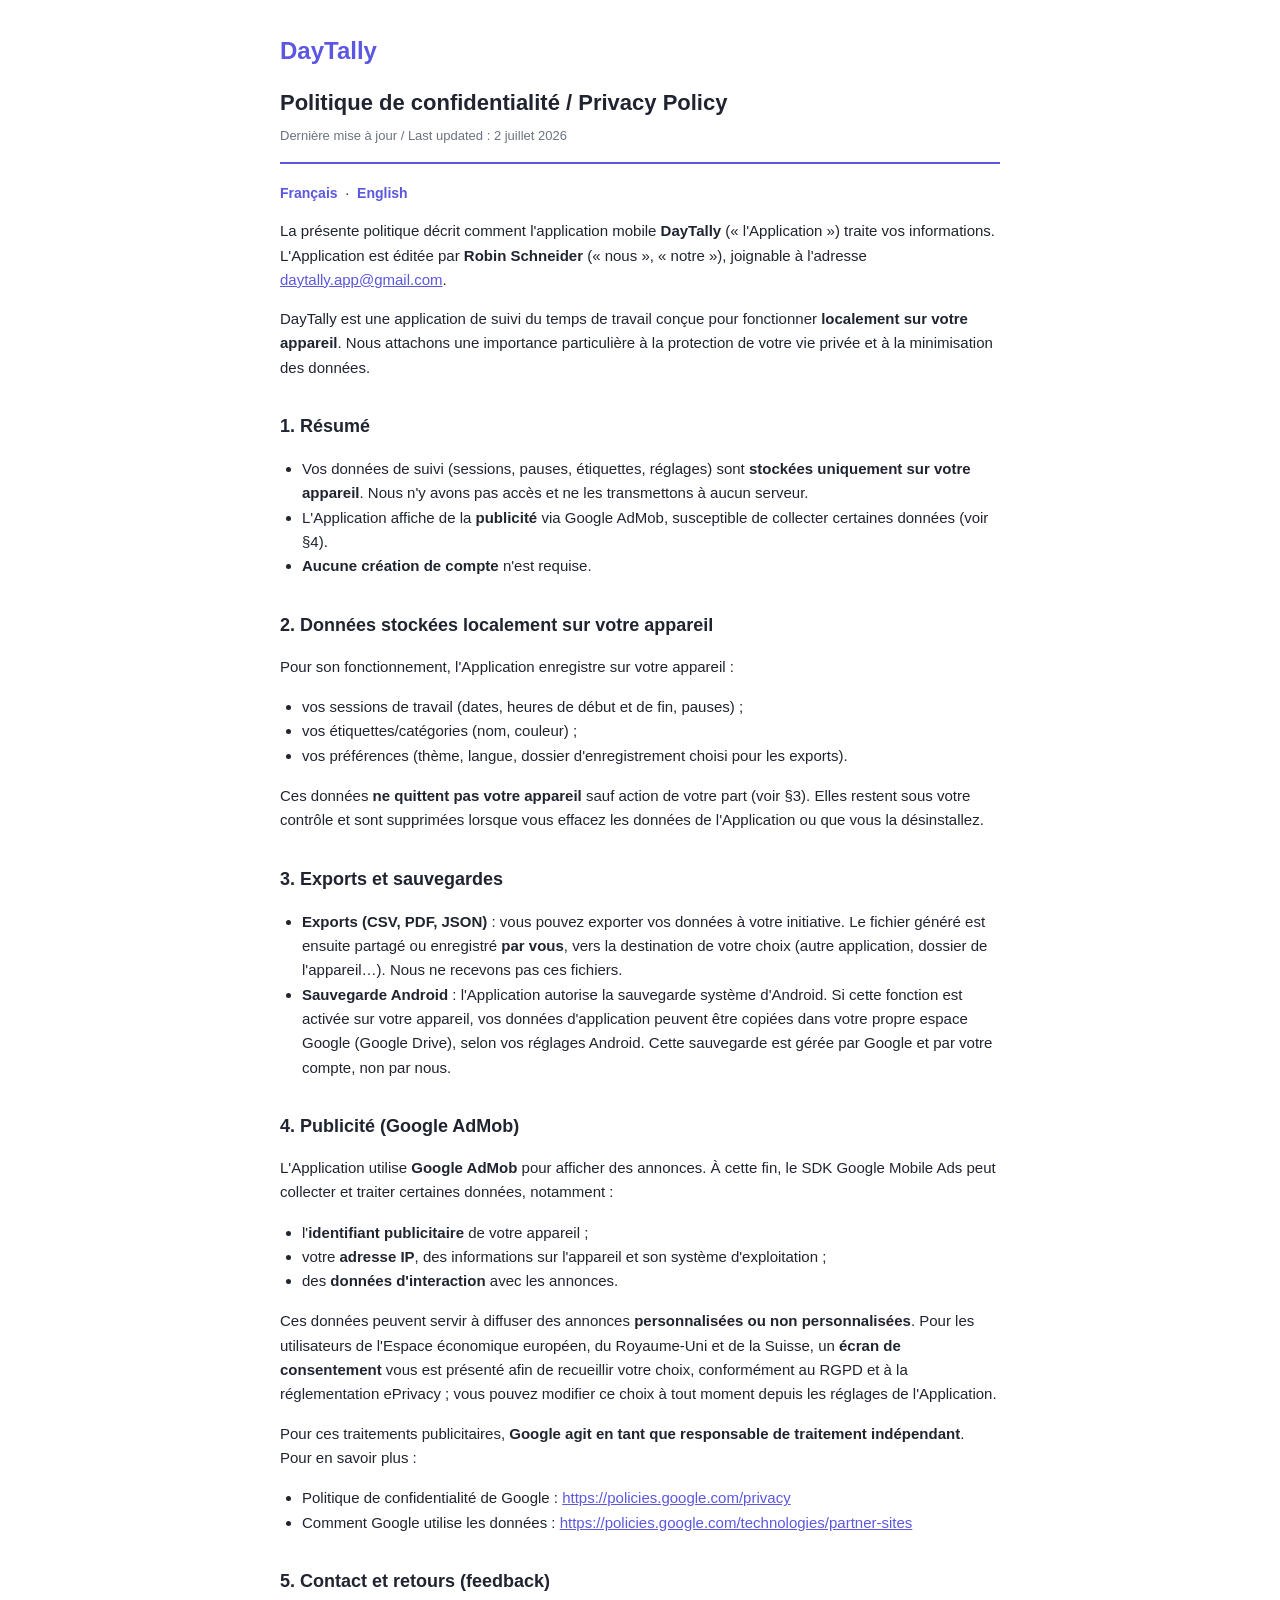
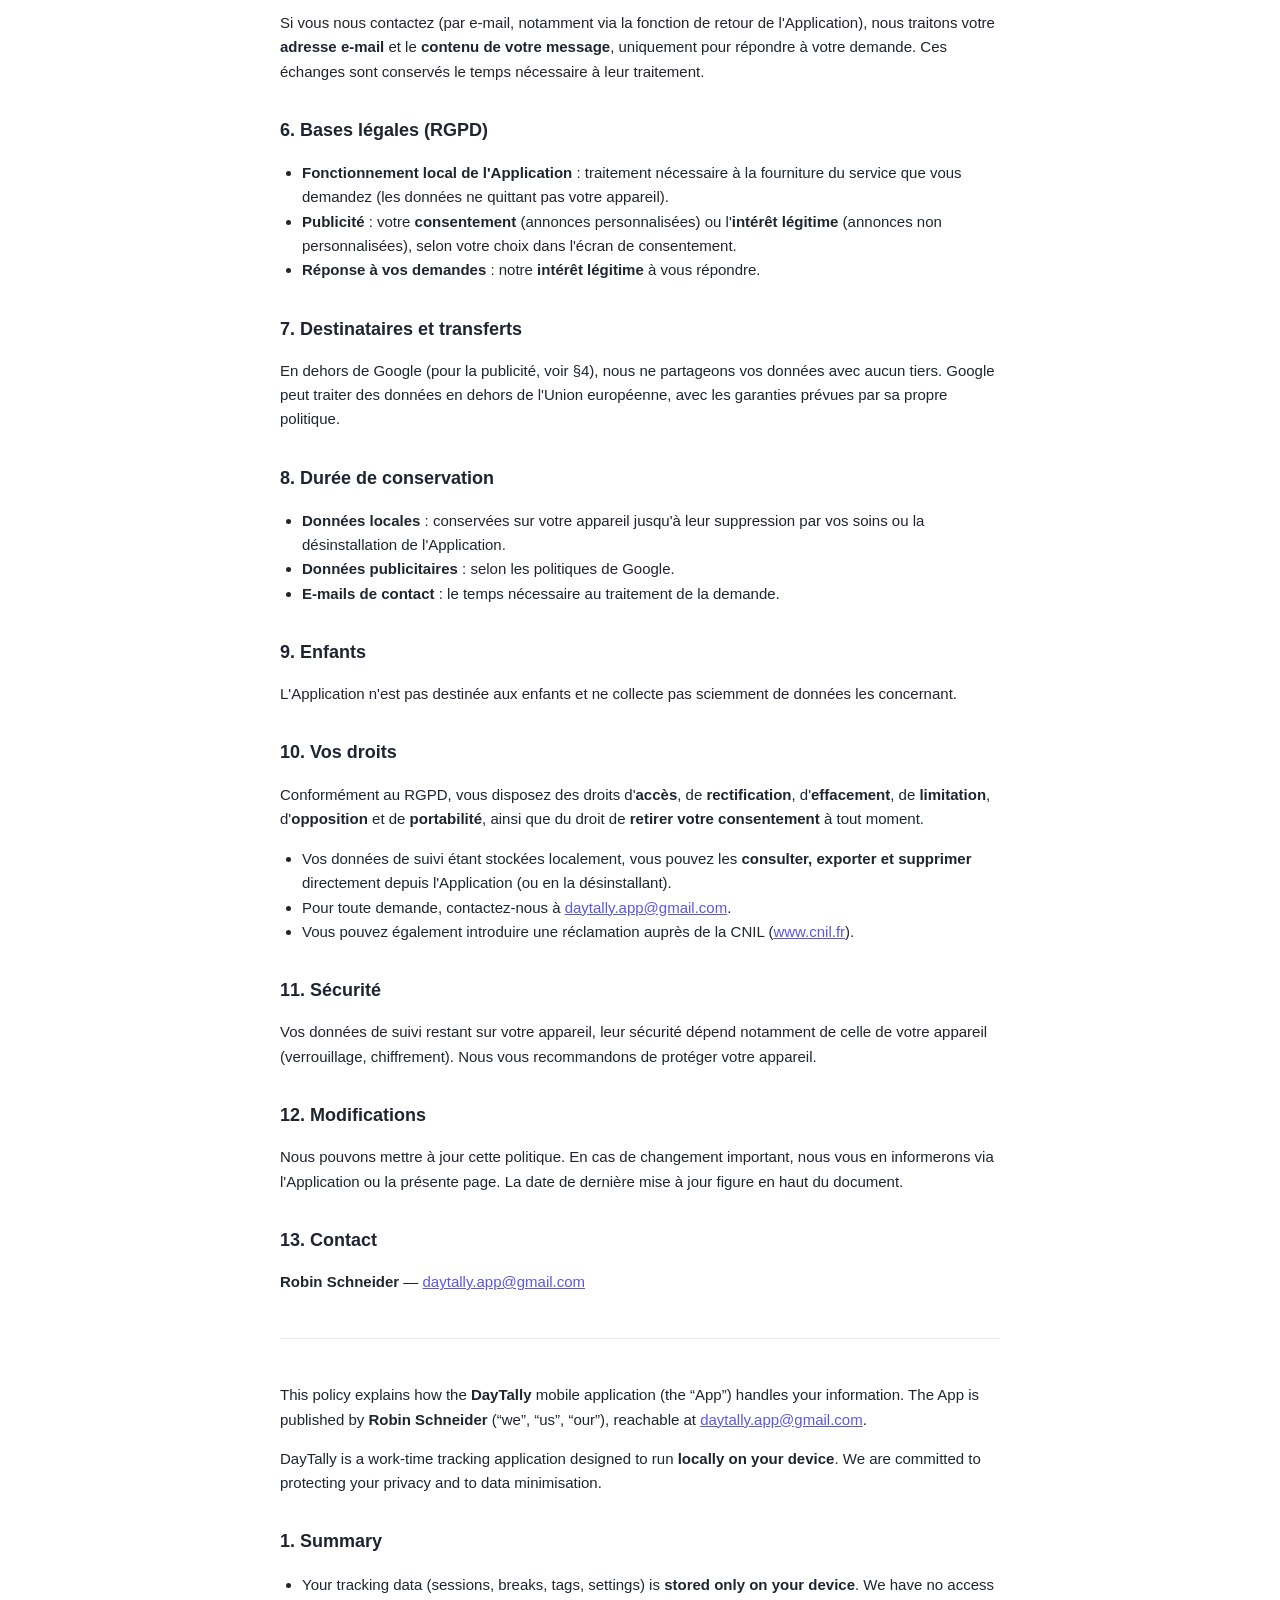
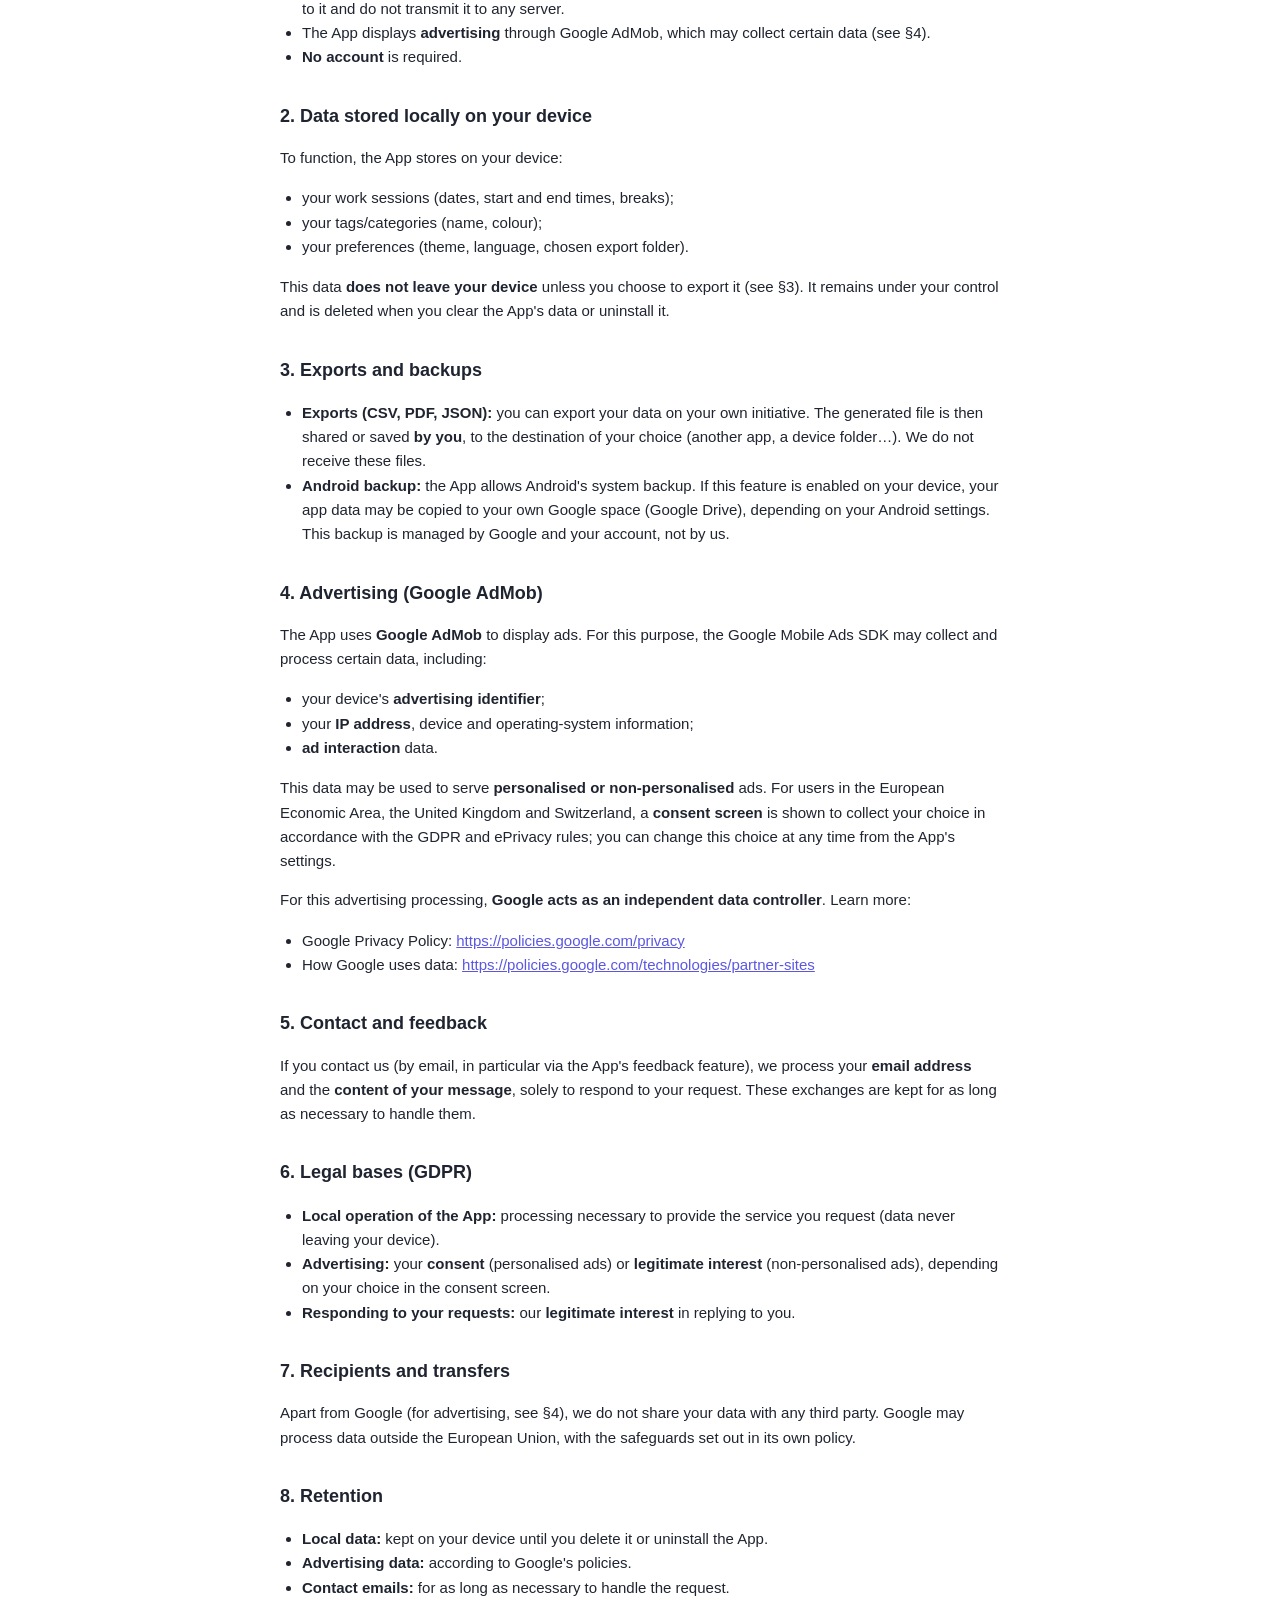
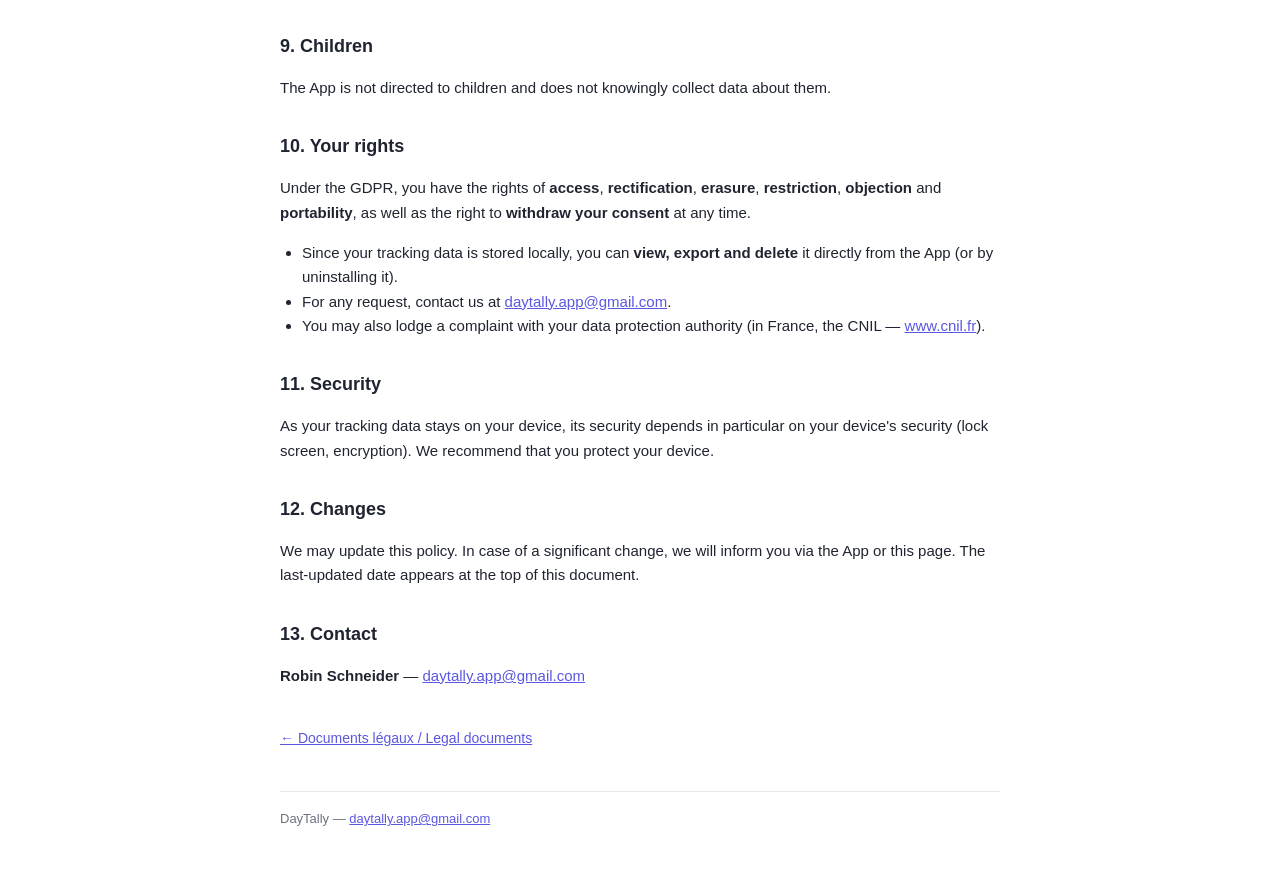
==== privacy/index.html @ 60ff367e "Ajoute la politique de confidentialité et les CGU (FR/EN) Pages statiques prêtes pour GitHub Pages :" ====
<!DOCTYPE html>
<html lang="fr">
<head>
<meta charset="utf-8" />
<meta name="viewport" content="width=device-width, initial-scale=1" />
<title>DayTally — Politique de confidentialité / Privacy Policy</title>
<link rel="stylesheet" href="../style.css" />
</head>
<body>
<div class="container">
    <header class="doc">
        <p class="brand">DayTally</p>
        <h1>Politique de confidentialité&nbsp;/&nbsp;Privacy Policy</h1>
        <p class="updated">Dernière mise à jour&nbsp;/&nbsp;Last updated&nbsp;: 2&nbsp;juillet&nbsp;2026</p>
    </header>

    <nav class="langnav">
        <a href="#fr">Français</a> &nbsp;·&nbsp; <a href="#en">English</a>
    </nav>

    <!-- ===================== FRANÇAIS ===================== -->
    <section id="fr">
        <p>La présente politique décrit comment l'application mobile <strong>DayTally</strong> («&nbsp;l'Application&nbsp;») traite vos informations. L'Application est éditée par <strong>Robin Schneider</strong> («&nbsp;nous&nbsp;», «&nbsp;notre&nbsp;»), joignable à l'adresse <a href="mailto:daytally.app@gmail.com">daytally.app@gmail.com</a>.</p>
        <p>DayTally est une application de suivi du temps de travail conçue pour fonctionner <strong>localement sur votre appareil</strong>. Nous attachons une importance particulière à la protection de votre vie privée et à la minimisation des données.</p>

        <h2>1. Résumé</h2>
        <ul>
            <li>Vos données de suivi (sessions, pauses, étiquettes, réglages) sont <strong>stockées uniquement sur votre appareil</strong>. Nous n'y avons pas accès et ne les transmettons à aucun serveur.</li>
            <li>L'Application affiche de la <strong>publicité</strong> via Google AdMob, susceptible de collecter certaines données (voir §4).</li>
            <li><strong>Aucune création de compte</strong> n'est requise.</li>
        </ul>

        <h2>2. Données stockées localement sur votre appareil</h2>
        <p>Pour son fonctionnement, l'Application enregistre sur votre appareil&nbsp;:</p>
        <ul>
            <li>vos sessions de travail (dates, heures de début et de fin, pauses)&nbsp;;</li>
            <li>vos étiquettes/catégories (nom, couleur)&nbsp;;</li>
            <li>vos préférences (thème, langue, dossier d'enregistrement choisi pour les exports).</li>
        </ul>
        <p>Ces données <strong>ne quittent pas votre appareil</strong> sauf action de votre part (voir §3). Elles restent sous votre contrôle et sont supprimées lorsque vous effacez les données de l'Application ou que vous la désinstallez.</p>

        <h2>3. Exports et sauvegardes</h2>
        <ul>
            <li><strong>Exports (CSV, PDF, JSON)</strong>&nbsp;: vous pouvez exporter vos données à votre initiative. Le fichier généré est ensuite partagé ou enregistré <strong>par vous</strong>, vers la destination de votre choix (autre application, dossier de l'appareil…). Nous ne recevons pas ces fichiers.</li>
            <li><strong>Sauvegarde Android</strong>&nbsp;: l'Application autorise la sauvegarde système d'Android. Si cette fonction est activée sur votre appareil, vos données d'application peuvent être copiées dans votre propre espace Google (Google Drive), selon vos réglages Android. Cette sauvegarde est gérée par Google et par votre compte, non par nous.</li>
        </ul>

        <h2>4. Publicité (Google AdMob)</h2>
        <p>L'Application utilise <strong>Google AdMob</strong> pour afficher des annonces. À cette fin, le SDK Google Mobile Ads peut collecter et traiter certaines données, notamment&nbsp;:</p>
        <ul>
            <li>l'<strong>identifiant publicitaire</strong> de votre appareil&nbsp;;</li>
            <li>votre <strong>adresse IP</strong>, des informations sur l'appareil et son système d'exploitation&nbsp;;</li>
            <li>des <strong>données d'interaction</strong> avec les annonces.</li>
        </ul>
        <p>Ces données peuvent servir à diffuser des annonces <strong>personnalisées ou non personnalisées</strong>. Pour les utilisateurs de l'Espace économique européen, du Royaume-Uni et de la Suisse, un <strong>écran de consentement</strong> vous est présenté afin de recueillir votre choix, conformément au RGPD et à la réglementation ePrivacy&nbsp;; vous pouvez modifier ce choix à tout moment depuis les réglages de l'Application.</p>
        <p>Pour ces traitements publicitaires, <strong>Google agit en tant que responsable de traitement indépendant</strong>. Pour en savoir plus&nbsp;:</p>
        <ul>
            <li>Politique de confidentialité de Google&nbsp;: <a href="https://policies.google.com/privacy">https://policies.google.com/privacy</a></li>
            <li>Comment Google utilise les données&nbsp;: <a href="https://policies.google.com/technologies/partner-sites">https://policies.google.com/technologies/partner-sites</a></li>
        </ul>

        <h2>5. Contact et retours (feedback)</h2>
        <p>Si vous nous contactez (par e-mail, notamment via la fonction de retour de l'Application), nous traitons votre <strong>adresse e-mail</strong> et le <strong>contenu de votre message</strong>, uniquement pour répondre à votre demande. Ces échanges sont conservés le temps nécessaire à leur traitement.</p>

        <h2>6. Bases légales (RGPD)</h2>
        <ul>
            <li><strong>Fonctionnement local de l'Application</strong>&nbsp;: traitement nécessaire à la fourniture du service que vous demandez (les données ne quittant pas votre appareil).</li>
            <li><strong>Publicité</strong>&nbsp;: votre <strong>consentement</strong> (annonces personnalisées) ou l'<strong>intérêt légitime</strong> (annonces non personnalisées), selon votre choix dans l'écran de consentement.</li>
            <li><strong>Réponse à vos demandes</strong>&nbsp;: notre <strong>intérêt légitime</strong> à vous répondre.</li>
        </ul>

        <h2>7. Destinataires et transferts</h2>
        <p>En dehors de Google (pour la publicité, voir §4), nous ne partageons vos données avec aucun tiers. Google peut traiter des données en dehors de l'Union européenne, avec les garanties prévues par sa propre politique.</p>

        <h2>8. Durée de conservation</h2>
        <ul>
            <li><strong>Données locales</strong>&nbsp;: conservées sur votre appareil jusqu'à leur suppression par vos soins ou la désinstallation de l'Application.</li>
            <li><strong>Données publicitaires</strong>&nbsp;: selon les politiques de Google.</li>
            <li><strong>E-mails de contact</strong>&nbsp;: le temps nécessaire au traitement de la demande.</li>
        </ul>

        <h2>9. Enfants</h2>
        <p>L'Application n'est pas destinée aux enfants et ne collecte pas sciemment de données les concernant.</p>

        <h2>10. Vos droits</h2>
        <p>Conformément au RGPD, vous disposez des droits d'<strong>accès</strong>, de <strong>rectification</strong>, d'<strong>effacement</strong>, de <strong>limitation</strong>, d'<strong>opposition</strong> et de <strong>portabilité</strong>, ainsi que du droit de <strong>retirer votre consentement</strong> à tout moment.</p>
        <ul>
            <li>Vos données de suivi étant stockées localement, vous pouvez les <strong>consulter, exporter et supprimer</strong> directement depuis l'Application (ou en la désinstallant).</li>
            <li>Pour toute demande, contactez-nous à <a href="mailto:daytally.app@gmail.com">daytally.app@gmail.com</a>.</li>
            <li>Vous pouvez également introduire une réclamation auprès de la CNIL (<a href="https://www.cnil.fr">www.cnil.fr</a>).</li>
        </ul>

        <h2>11. Sécurité</h2>
        <p>Vos données de suivi restant sur votre appareil, leur sécurité dépend notamment de celle de votre appareil (verrouillage, chiffrement). Nous vous recommandons de protéger votre appareil.</p>

        <h2>12. Modifications</h2>
        <p>Nous pouvons mettre à jour cette politique. En cas de changement important, nous vous en informerons via l'Application ou la présente page. La date de dernière mise à jour figure en haut du document.</p>

        <h2>13. Contact</h2>
        <p><strong>Robin Schneider</strong> — <a href="mailto:daytally.app@gmail.com">daytally.app@gmail.com</a></p>
    </section>

    <hr class="sep" />

    <!-- ===================== ENGLISH ===================== -->
    <section id="en">
        <p>This policy explains how the <strong>DayTally</strong> mobile application (the “App”) handles your information. The App is published by <strong>Robin Schneider</strong> (“we”, “us”, “our”), reachable at <a href="mailto:daytally.app@gmail.com">daytally.app@gmail.com</a>.</p>
        <p>DayTally is a work-time tracking application designed to run <strong>locally on your device</strong>. We are committed to protecting your privacy and to data minimisation.</p>

        <h2>1. Summary</h2>
        <ul>
            <li>Your tracking data (sessions, breaks, tags, settings) is <strong>stored only on your device</strong>. We have no access to it and do not transmit it to any server.</li>
            <li>The App displays <strong>advertising</strong> through Google AdMob, which may collect certain data (see §4).</li>
            <li><strong>No account</strong> is required.</li>
        </ul>

        <h2>2. Data stored locally on your device</h2>
        <p>To function, the App stores on your device:</p>
        <ul>
            <li>your work sessions (dates, start and end times, breaks);</li>
            <li>your tags/categories (name, colour);</li>
            <li>your preferences (theme, language, chosen export folder).</li>
        </ul>
        <p>This data <strong>does not leave your device</strong> unless you choose to export it (see §3). It remains under your control and is deleted when you clear the App's data or uninstall it.</p>

        <h2>3. Exports and backups</h2>
        <ul>
            <li><strong>Exports (CSV, PDF, JSON):</strong> you can export your data on your own initiative. The generated file is then shared or saved <strong>by you</strong>, to the destination of your choice (another app, a device folder…). We do not receive these files.</li>
            <li><strong>Android backup:</strong> the App allows Android's system backup. If this feature is enabled on your device, your app data may be copied to your own Google space (Google Drive), depending on your Android settings. This backup is managed by Google and your account, not by us.</li>
        </ul>

        <h2>4. Advertising (Google AdMob)</h2>
        <p>The App uses <strong>Google AdMob</strong> to display ads. For this purpose, the Google Mobile Ads SDK may collect and process certain data, including:</p>
        <ul>
            <li>your device's <strong>advertising identifier</strong>;</li>
            <li>your <strong>IP address</strong>, device and operating-system information;</li>
            <li><strong>ad interaction</strong> data.</li>
        </ul>
        <p>This data may be used to serve <strong>personalised or non-personalised</strong> ads. For users in the European Economic Area, the United Kingdom and Switzerland, a <strong>consent screen</strong> is shown to collect your choice in accordance with the GDPR and ePrivacy rules; you can change this choice at any time from the App's settings.</p>
        <p>For this advertising processing, <strong>Google acts as an independent data controller</strong>. Learn more:</p>
        <ul>
            <li>Google Privacy Policy: <a href="https://policies.google.com/privacy">https://policies.google.com/privacy</a></li>
            <li>How Google uses data: <a href="https://policies.google.com/technologies/partner-sites">https://policies.google.com/technologies/partner-sites</a></li>
        </ul>

        <h2>5. Contact and feedback</h2>
        <p>If you contact us (by email, in particular via the App's feedback feature), we process your <strong>email address</strong> and the <strong>content of your message</strong>, solely to respond to your request. These exchanges are kept for as long as necessary to handle them.</p>

        <h2>6. Legal bases (GDPR)</h2>
        <ul>
            <li><strong>Local operation of the App:</strong> processing necessary to provide the service you request (data never leaving your device).</li>
            <li><strong>Advertising:</strong> your <strong>consent</strong> (personalised ads) or <strong>legitimate interest</strong> (non-personalised ads), depending on your choice in the consent screen.</li>
            <li><strong>Responding to your requests:</strong> our <strong>legitimate interest</strong> in replying to you.</li>
        </ul>

        <h2>7. Recipients and transfers</h2>
        <p>Apart from Google (for advertising, see §4), we do not share your data with any third party. Google may process data outside the European Union, with the safeguards set out in its own policy.</p>

        <h2>8. Retention</h2>
        <ul>
            <li><strong>Local data:</strong> kept on your device until you delete it or uninstall the App.</li>
            <li><strong>Advertising data:</strong> according to Google's policies.</li>
            <li><strong>Contact emails:</strong> for as long as necessary to handle the request.</li>
        </ul>

        <h2>9. Children</h2>
        <p>The App is not directed to children and does not knowingly collect data about them.</p>

        <h2>10. Your rights</h2>
        <p>Under the GDPR, you have the rights of <strong>access</strong>, <strong>rectification</strong>, <strong>erasure</strong>, <strong>restriction</strong>, <strong>objection</strong> and <strong>portability</strong>, as well as the right to <strong>withdraw your consent</strong> at any time.</p>
        <ul>
            <li>Since your tracking data is stored locally, you can <strong>view, export and delete</strong> it directly from the App (or by uninstalling it).</li>
            <li>For any request, contact us at <a href="mailto:daytally.app@gmail.com">daytally.app@gmail.com</a>.</li>
            <li>You may also lodge a complaint with your data protection authority (in France, the CNIL — <a href="https://www.cnil.fr">www.cnil.fr</a>).</li>
        </ul>

        <h2>11. Security</h2>
        <p>As your tracking data stays on your device, its security depends in particular on your device's security (lock screen, encryption). We recommend that you protect your device.</p>

        <h2>12. Changes</h2>
        <p>We may update this policy. In case of a significant change, we will inform you via the App or this page. The last-updated date appears at the top of this document.</p>

        <h2>13. Contact</h2>
        <p><strong>Robin Schneider</strong> — <a href="mailto:daytally.app@gmail.com">daytally.app@gmail.com</a></p>
    </section>

    <a class="backlink" href="../">← Documents légaux / Legal documents</a>

    <footer class="doc">
        DayTally — <a href="mailto:daytally.app@gmail.com">daytally.app@gmail.com</a>
    </footer>
</div>
</body>
</html>
---- style.css ----
:root {
    --brand: #5B57E0;
    --text: #1F2430;
    --muted: #6B7280;
    --border: #E6E8EC;
    --bg: #FFFFFF;
}

* { box-sizing: border-box; }

body {
    font-family: -apple-system, BlinkMacSystemFont, 'Segoe UI', Roboto, 'Helvetica Neue', Arial, sans-serif;
    color: var(--text);
    background: var(--bg);
    margin: 0;
    line-height: 1.62;
}

.container { max-width: 760px; margin: 0 auto; padding: 32px 20px 64px; }

header.doc { border-bottom: 2px solid var(--brand); padding-bottom: 16px; margin-bottom: 4px; }
.brand { color: var(--brand); font-size: 24px; font-weight: 700; margin: 0; }
header.doc h1 { font-size: 22px; margin: 14px 0 4px; }
.updated { color: var(--muted); font-size: 13px; margin: 0; }

.langnav { margin: 18px 0 4px; font-size: 14px; }
.langnav a { color: var(--brand); text-decoration: none; font-weight: 600; }
.langnav a:hover { text-decoration: underline; }

h2 { font-size: 18px; margin-top: 32px; }
h3 { font-size: 15px; margin-top: 22px; }
p, li { font-size: 15px; }
ul { padding-left: 22px; }
a { color: var(--brand); }
strong { font-weight: 600; }

hr.sep { border: none; border-top: 1px solid var(--border); margin: 44px 0; }

.backlink { display: inline-block; margin-top: 24px; font-size: 14px; }

footer.doc { margin-top: 40px; padding-top: 16px; border-top: 1px solid var(--border); color: var(--muted); font-size: 13px; }

.card-list { list-style: none; padding: 0; margin-top: 24px; }
.card-list li { margin: 12px 0; }
.card-list a {
    display: block;
    padding: 16px 18px;
    border: 1px solid var(--border);
    border-radius: 12px;
    text-decoration: none;
    color: var(--text);
    font-weight: 600;
}
.card-list a:hover { border-color: var(--brand); }
.card-list small { display: block; color: var(--muted); font-weight: 400; margin-top: 4px; }
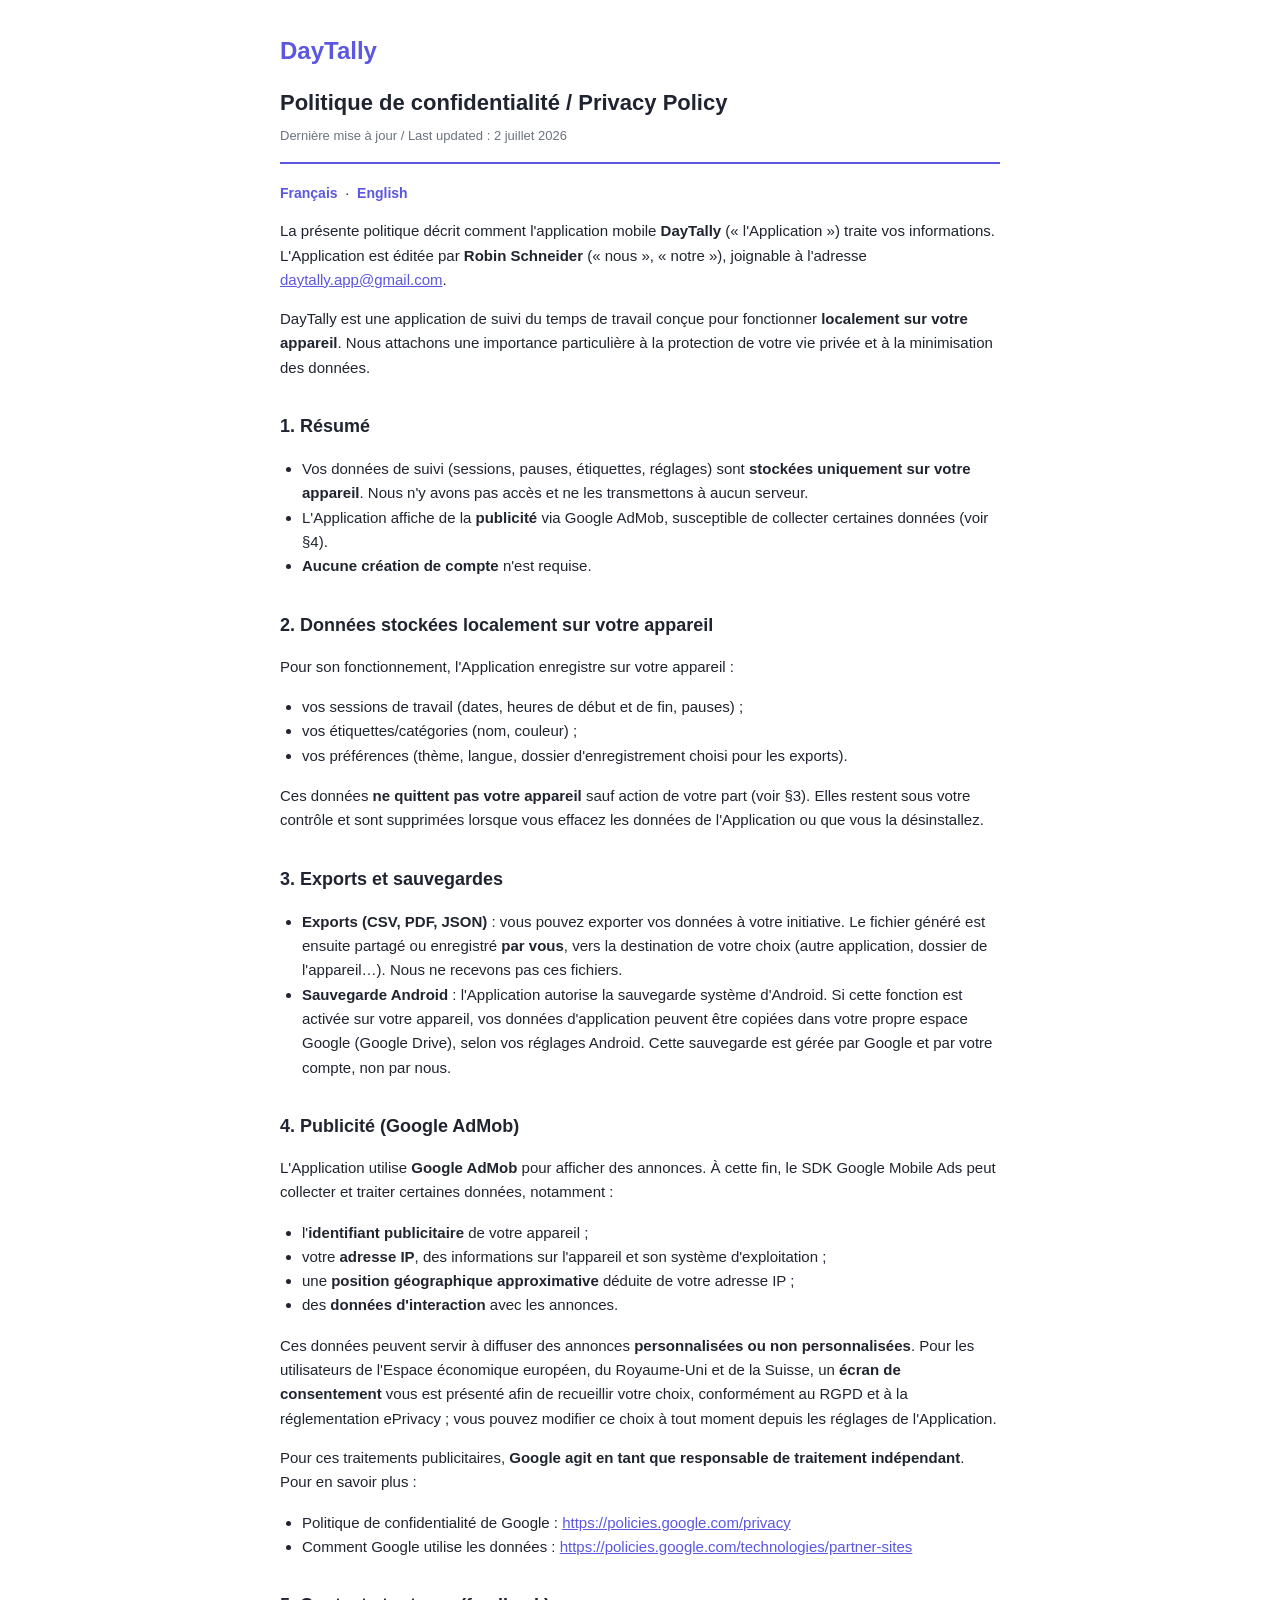
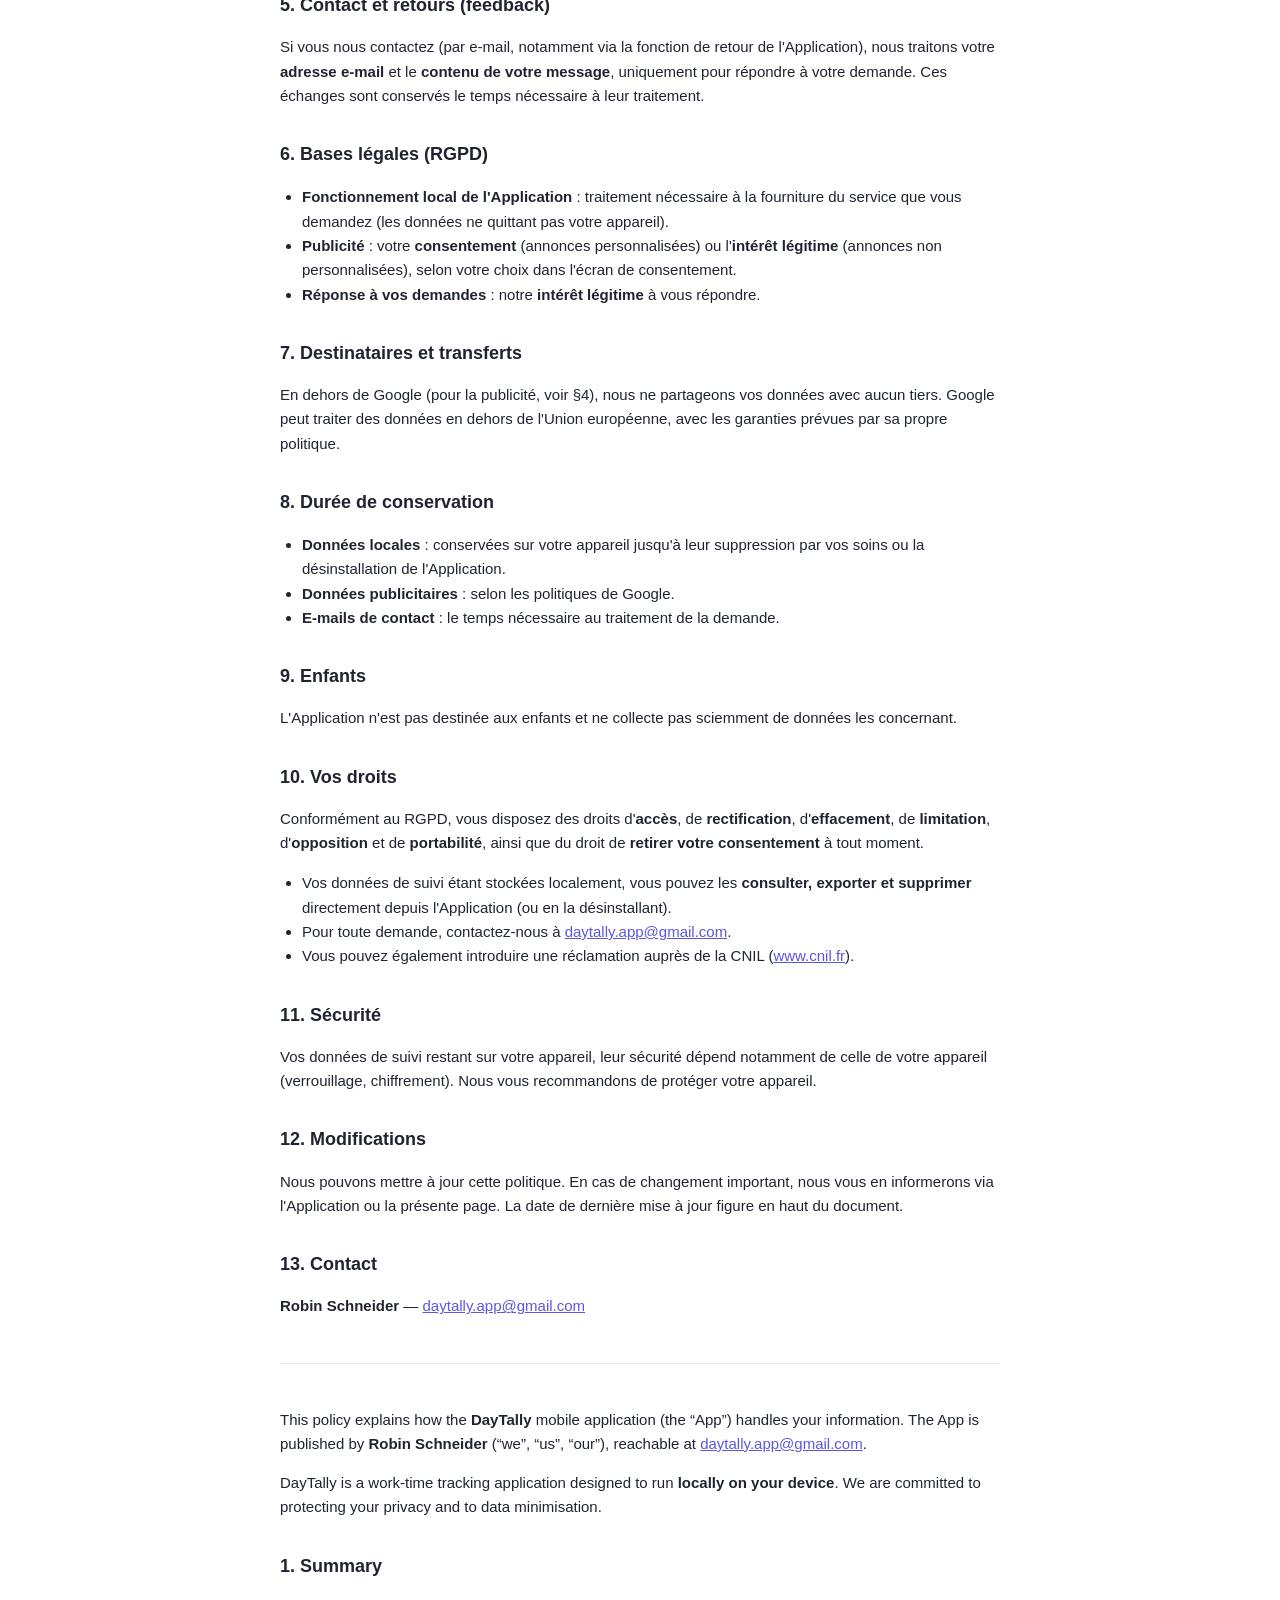
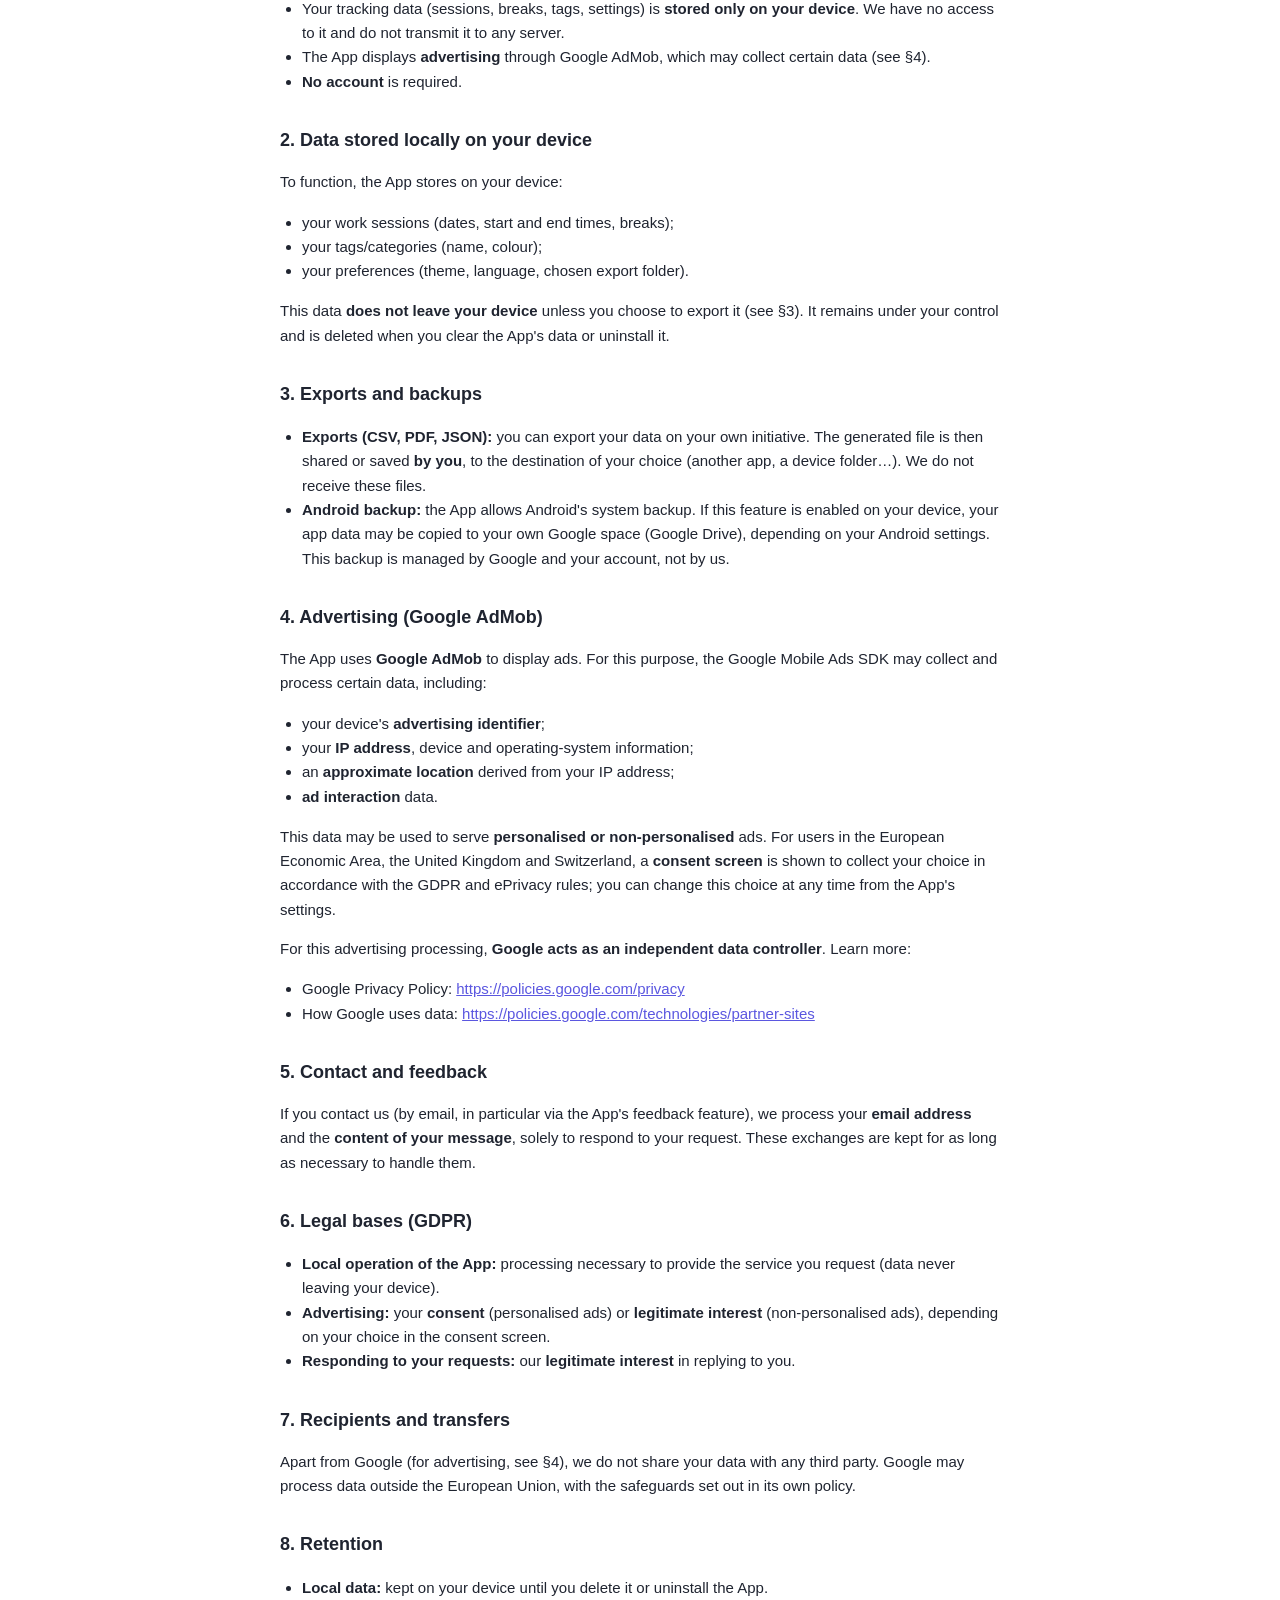
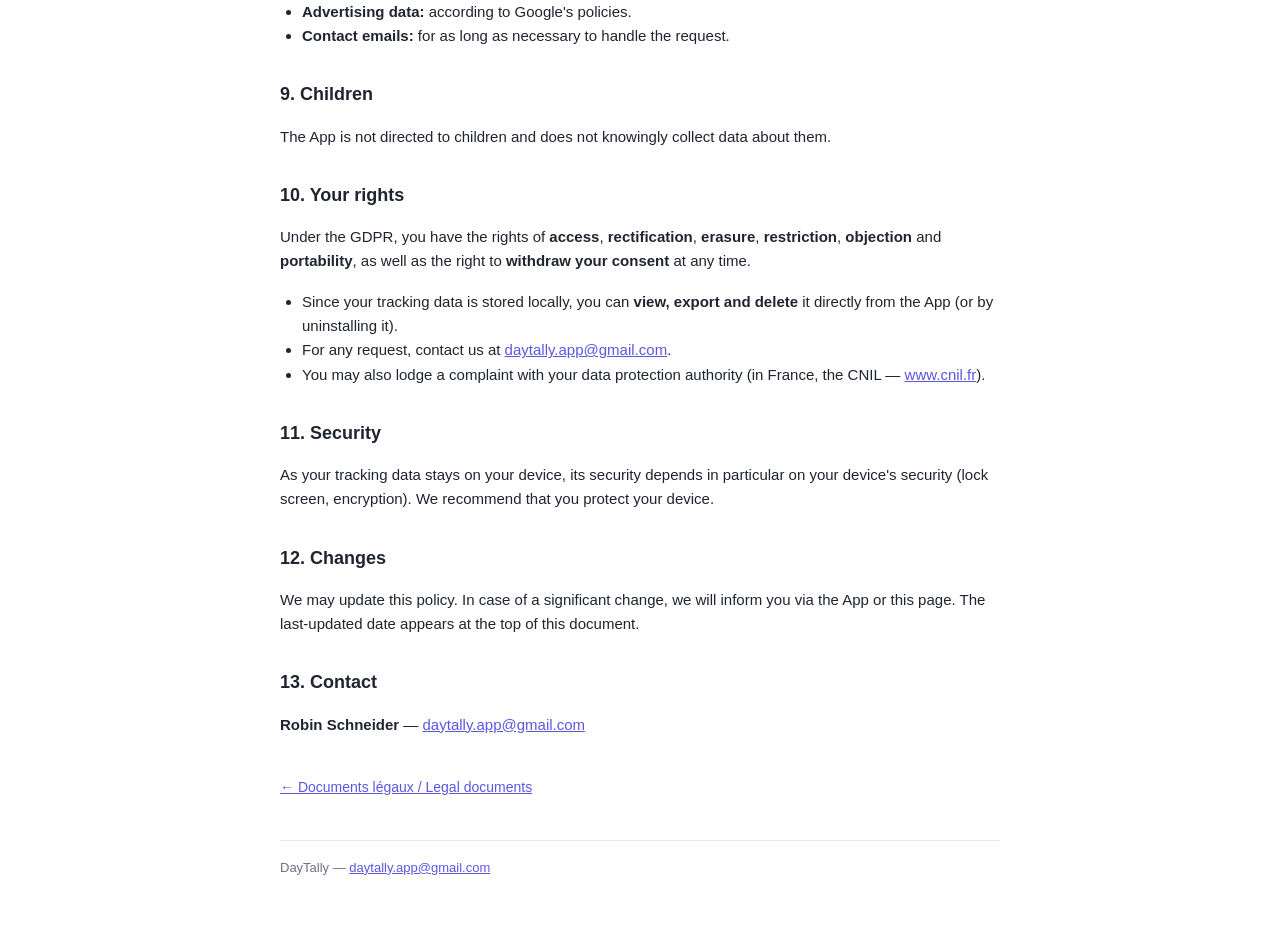
==== commit f8f8cab2: "Update index.html" ====
--- a/privacy/index.html
+++ b/privacy/index.html
@@ -50,6 +50,7 @@
         <ul>
             <li>l'<strong>identifiant publicitaire</strong> de votre appareil&nbsp;;</li>
             <li>votre <strong>adresse IP</strong>, des informations sur l'appareil et son système d'exploitation&nbsp;;</li>
+            <li>une <strong>position géographique approximative</strong> déduite de votre adresse IP&nbsp;;</li>
             <li>des <strong>données d'interaction</strong> avec les annonces.</li>
         </ul>
         <p>Ces données peuvent servir à diffuser des annonces <strong>personnalisées ou non personnalisées</strong>. Pour les utilisateurs de l'Espace économique européen, du Royaume-Uni et de la Suisse, un <strong>écran de consentement</strong> vous est présenté afin de recueillir votre choix, conformément au RGPD et à la réglementation ePrivacy&nbsp;; vous pouvez modifier ce choix à tout moment depuis les réglages de l'Application.</p>
@@ -134,6 +135,7 @@
         <ul>
             <li>your device's <strong>advertising identifier</strong>;</li>
             <li>your <strong>IP address</strong>, device and operating-system information;</li>
+            <li>an <strong>approximate location</strong> derived from your IP address;</li>
             <li><strong>ad interaction</strong> data.</li>
         </ul>
         <p>This data may be used to serve <strong>personalised or non-personalised</strong> ads. For users in the European Economic Area, the United Kingdom and Switzerland, a <strong>consent screen</strong> is shown to collect your choice in accordance with the GDPR and ePrivacy rules; you can change this choice at any time from the App's settings.</p>
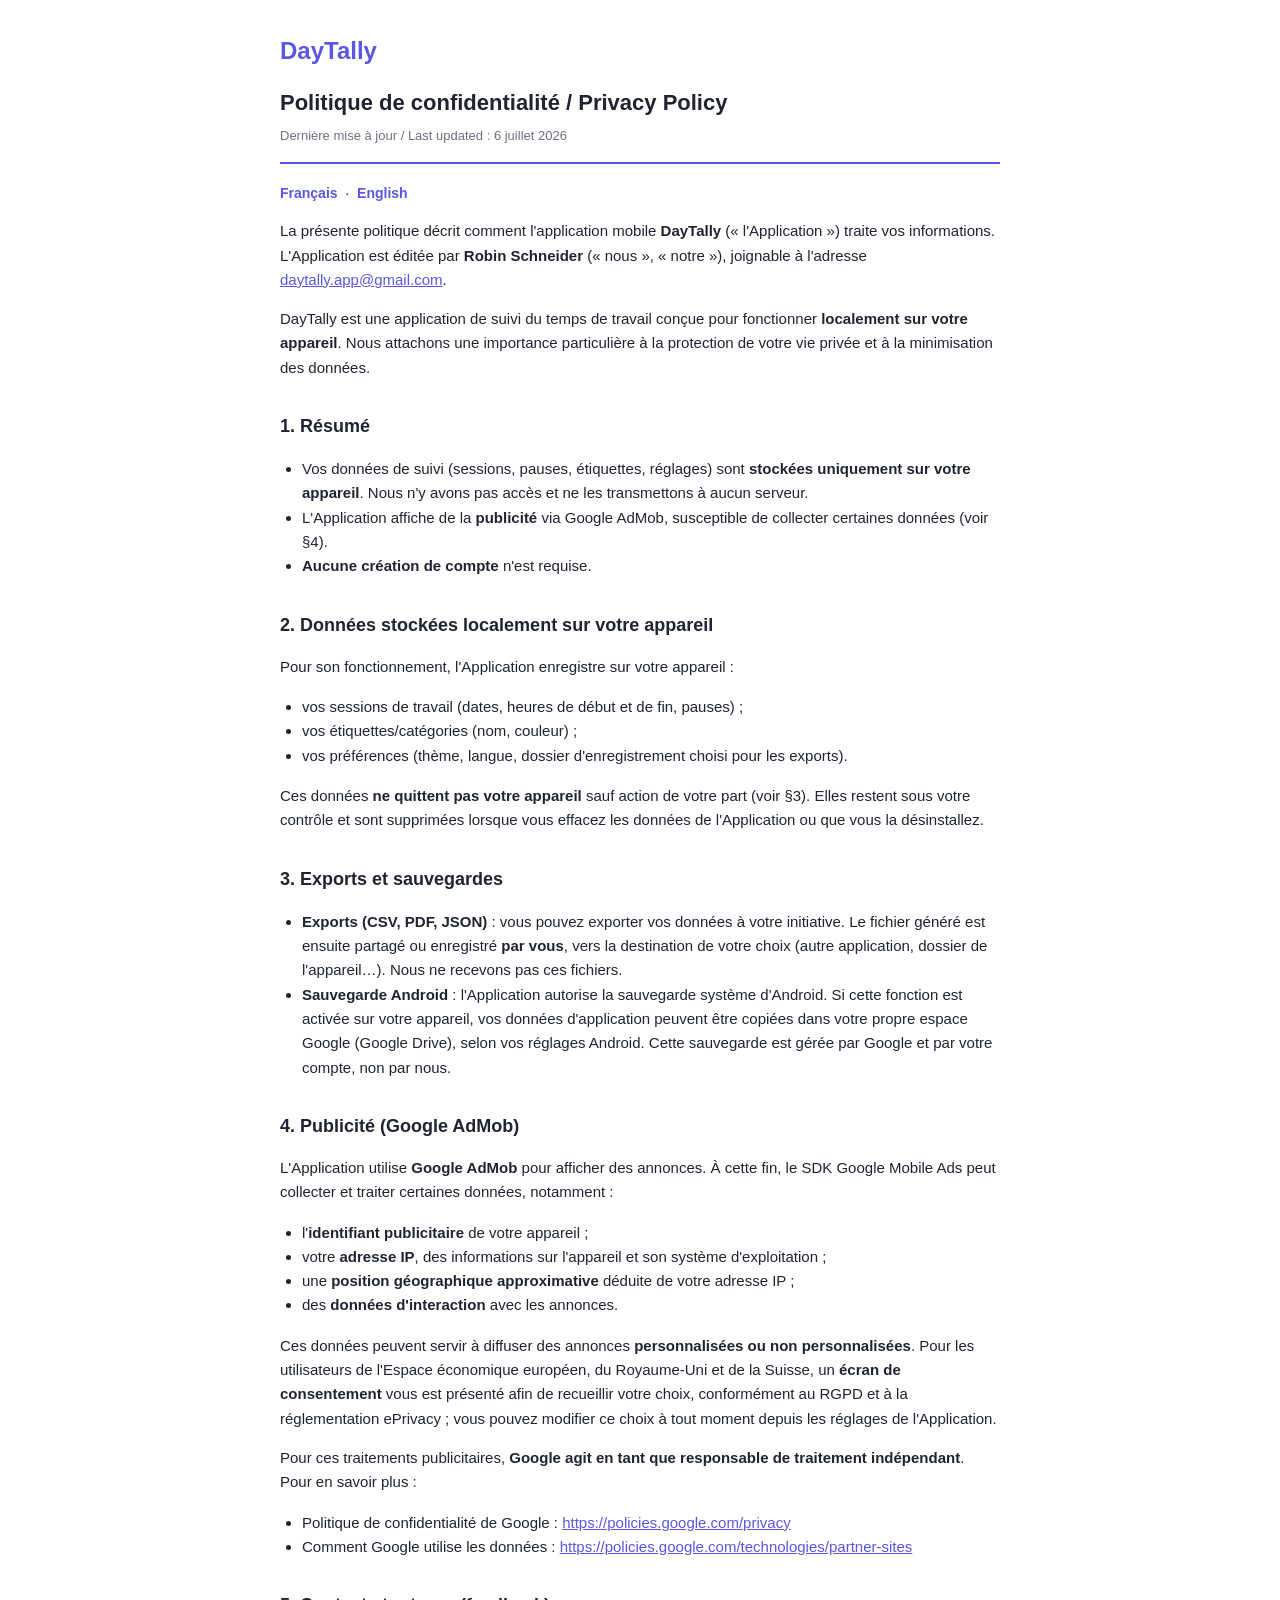
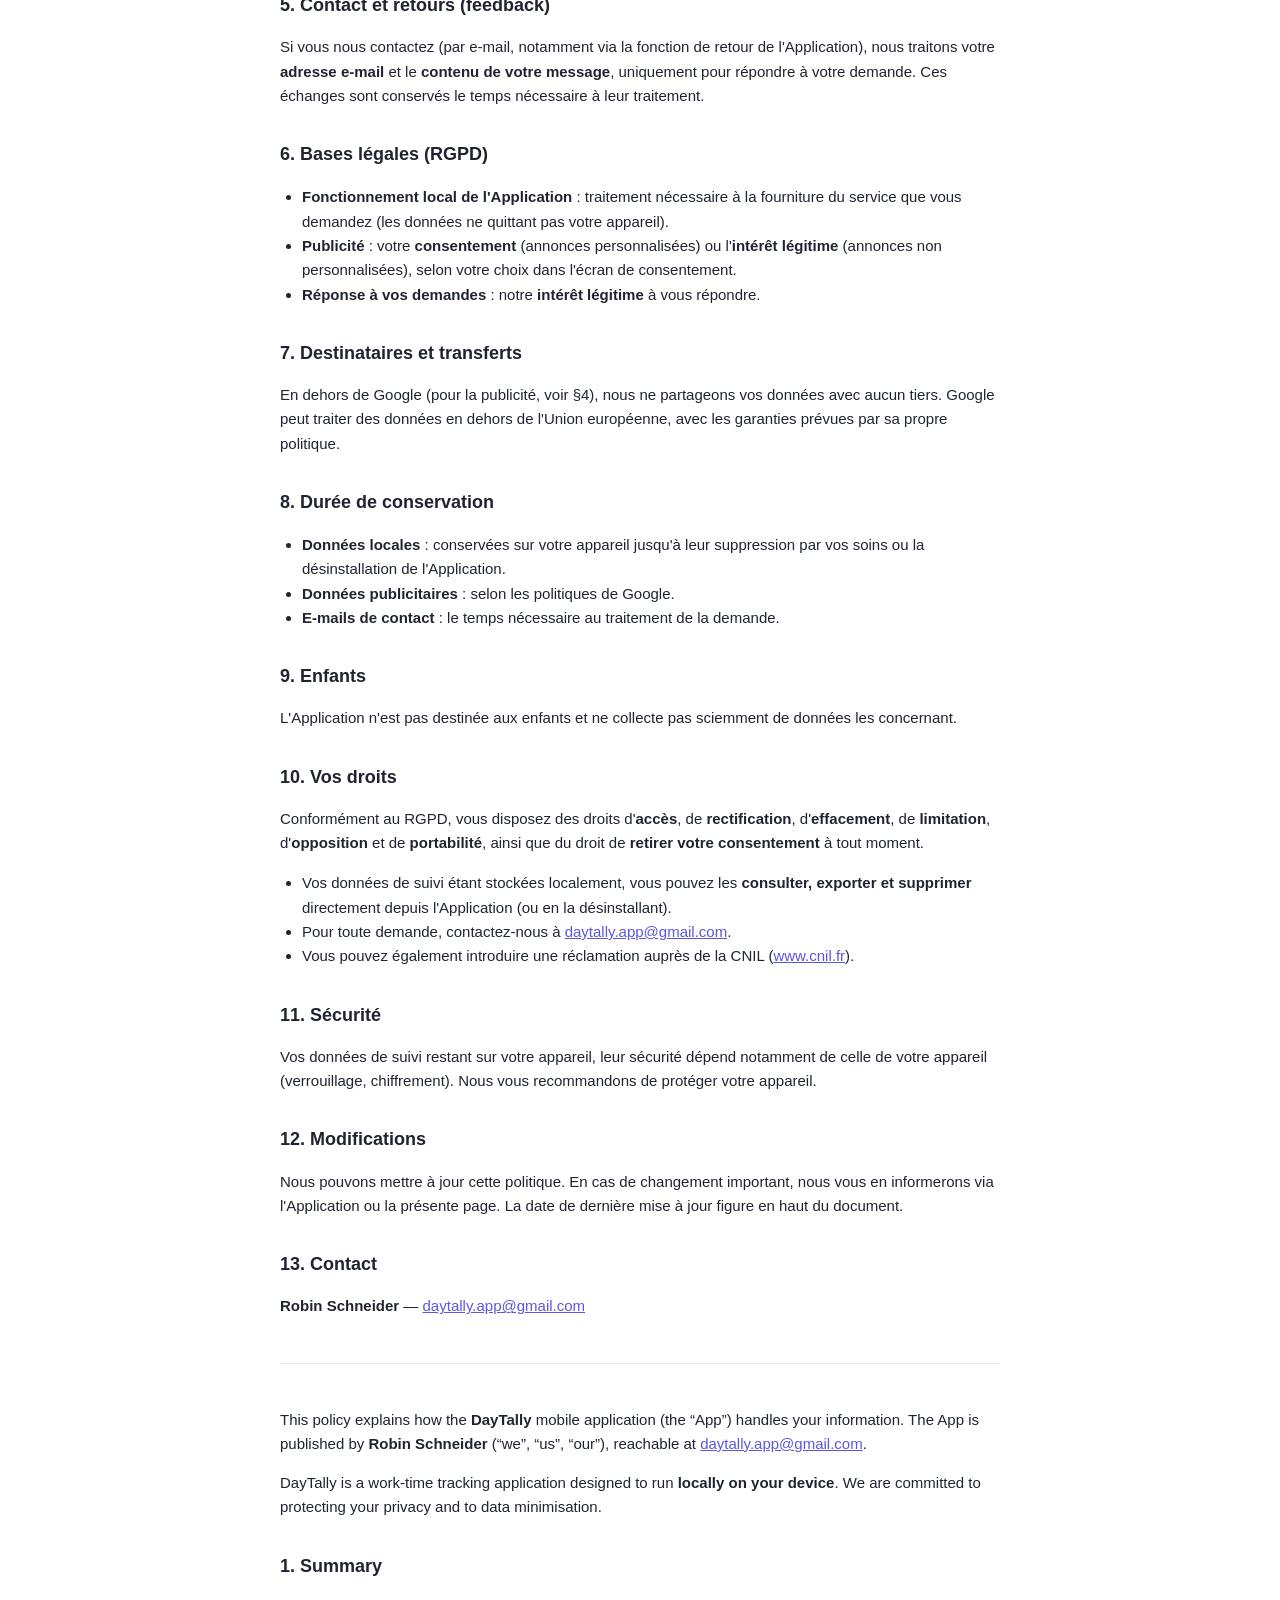
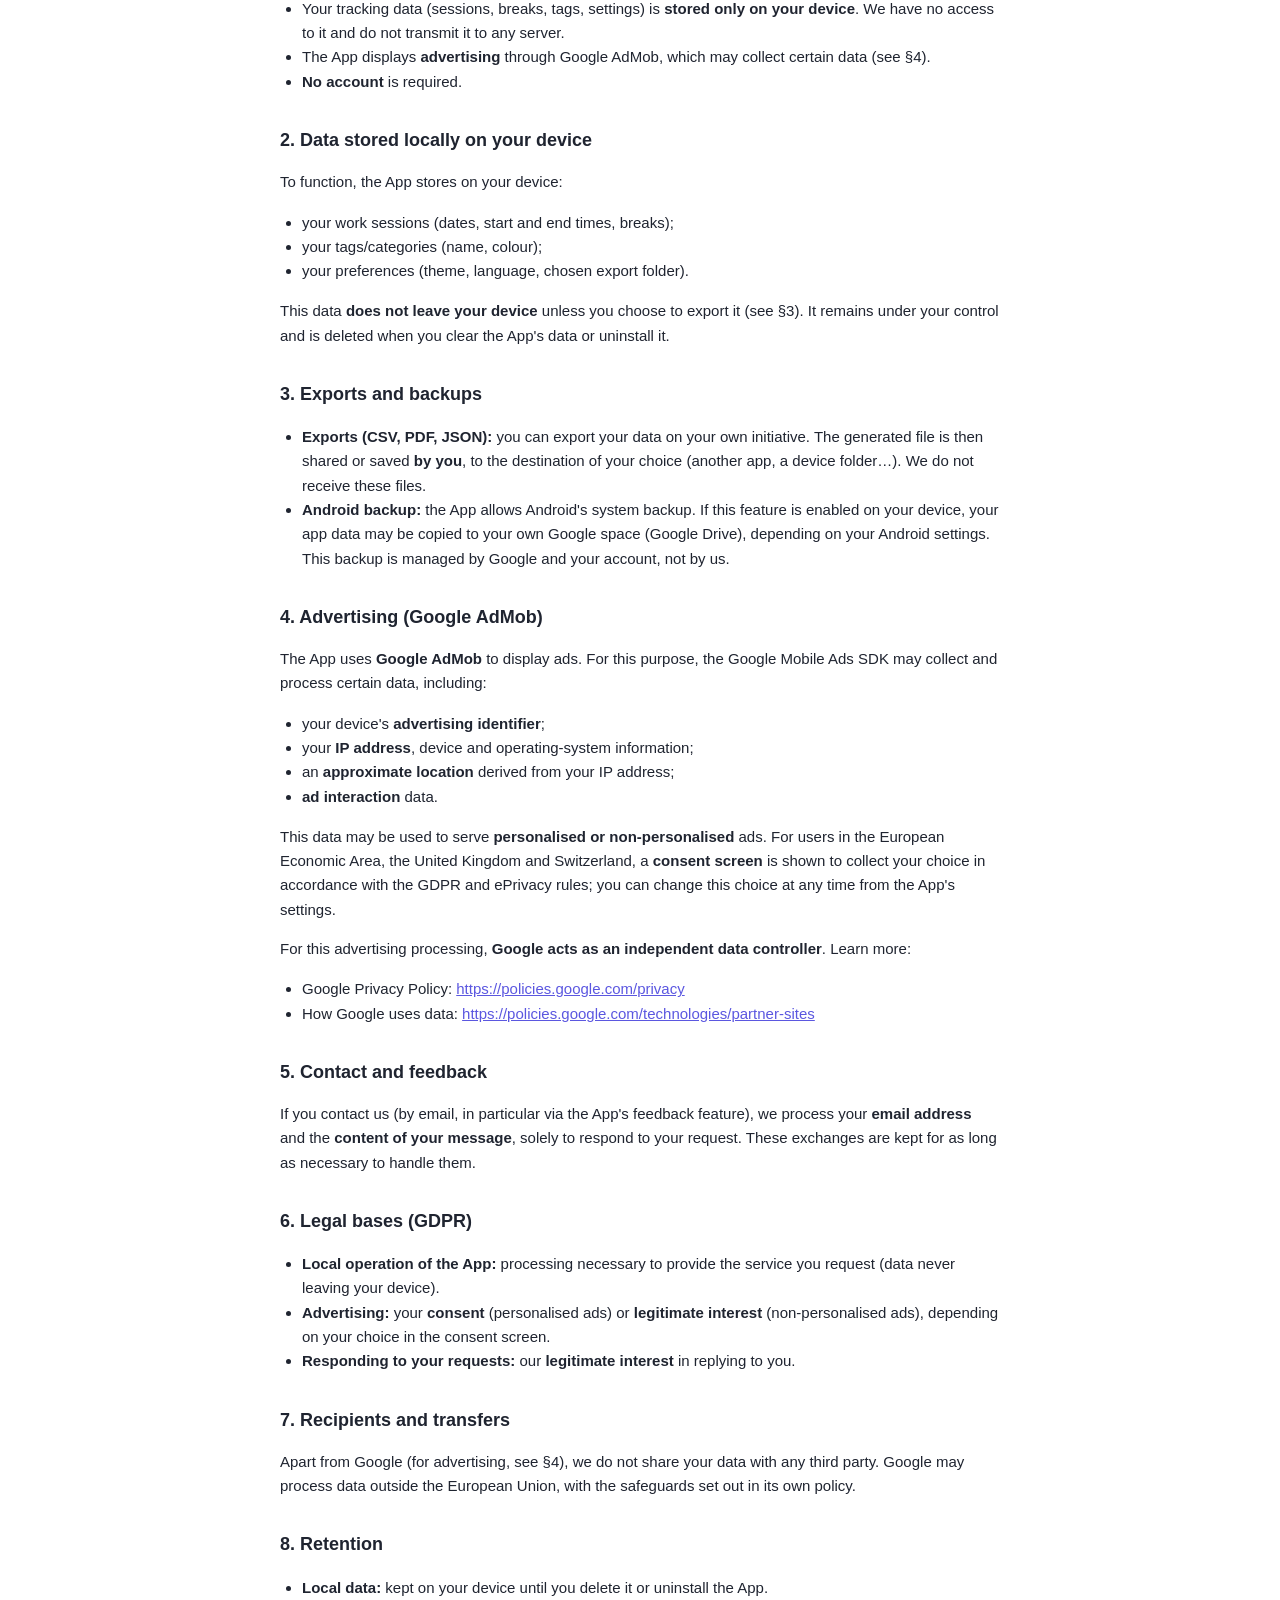
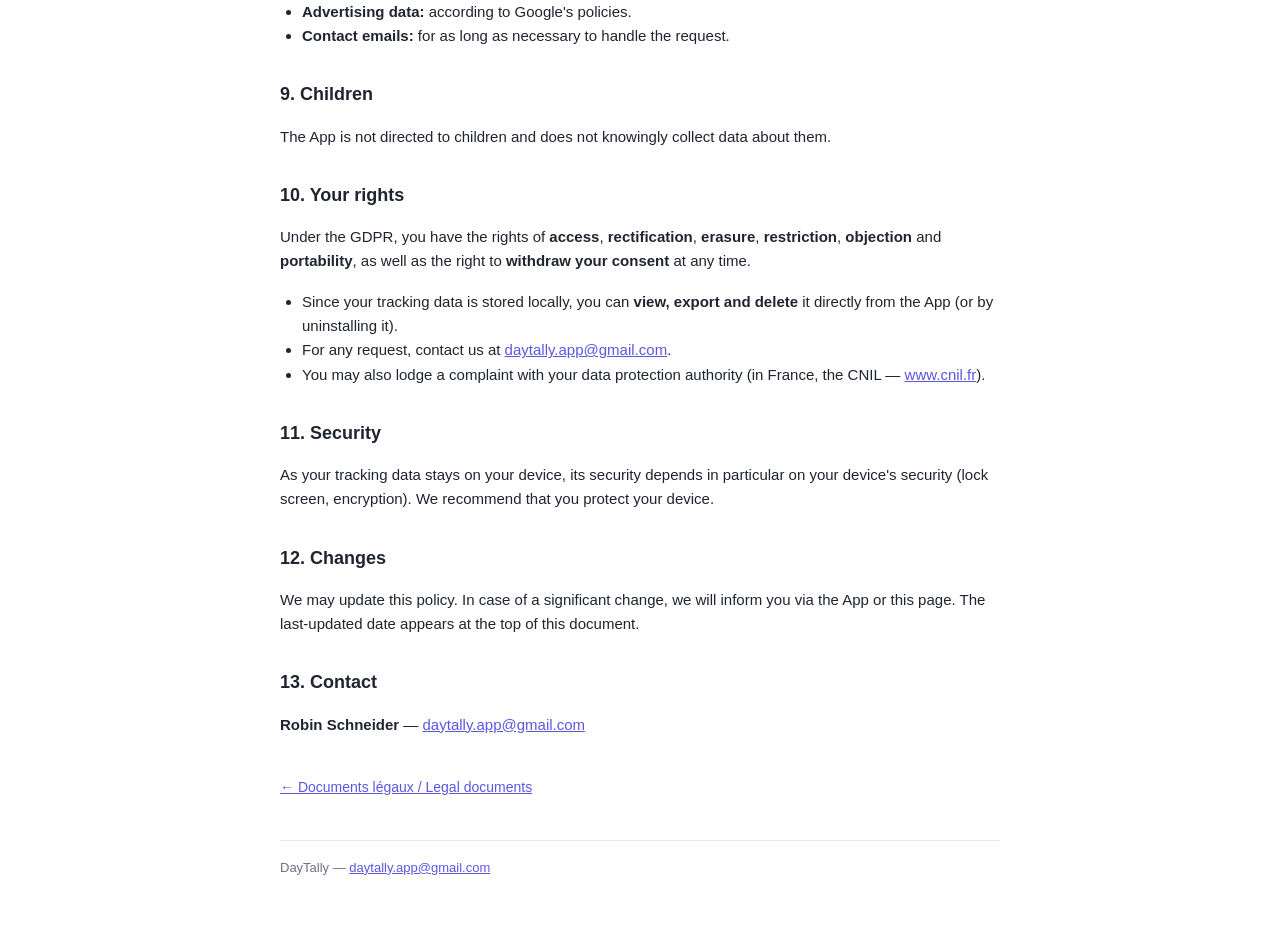
==== commit 906eff0d: "Update index.html" ====
--- a/privacy/index.html
+++ b/privacy/index.html
@@ -11,7 +11,7 @@
     <header class="doc">
         <p class="brand">DayTally</p>
         <h1>Politique de confidentialité&nbsp;/&nbsp;Privacy Policy</h1>
-        <p class="updated">Dernière mise à jour&nbsp;/&nbsp;Last updated&nbsp;: 2&nbsp;juillet&nbsp;2026</p>
+        <p class="updated">Dernière mise à jour&nbsp;/&nbsp;Last updated&nbsp;: 6&nbsp;juillet&nbsp;2026</p>
     </header>
 
     <nav class="langnav">
